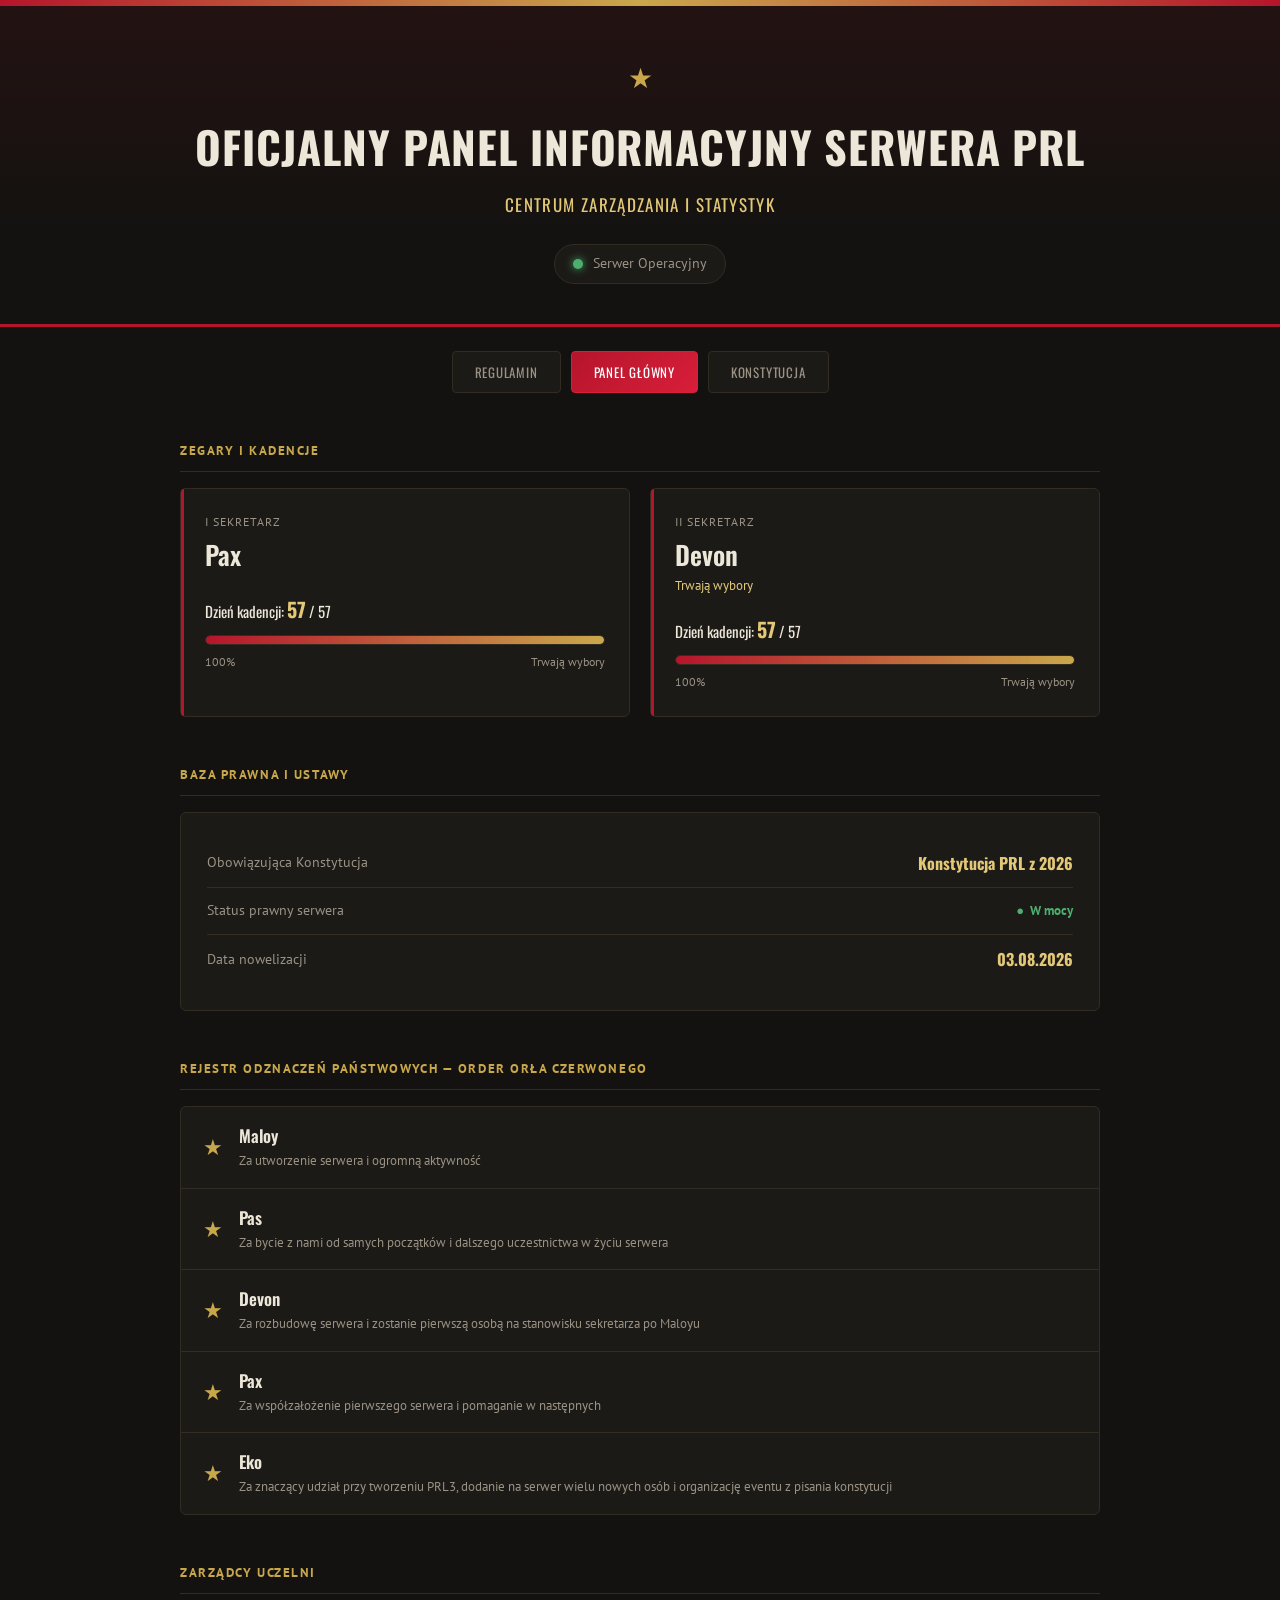
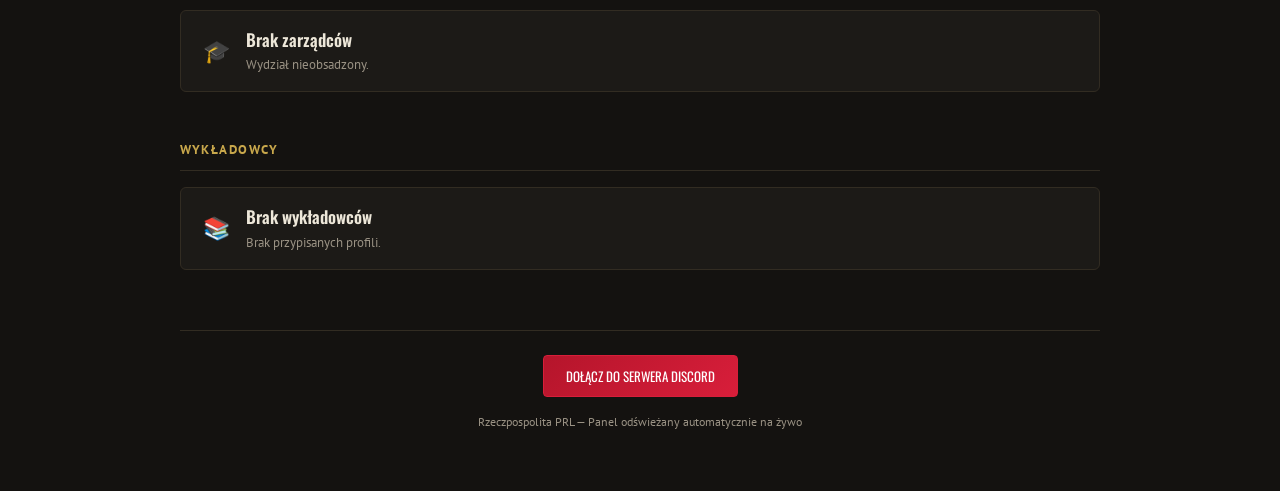
==== index.html @ c9f5a0c4 "Add files via upload" ====
<!DOCTYPE html>
<html lang="pl">
<head>
<meta charset="UTF-8">
<meta name="viewport" content="width=device-width, initial-scale=1.0">
<title>Panel Główny — Serwer PRL</title>
<link rel="preconnect" href="https://fonts.googleapis.com">
<link href="https://fonts.googleapis.com/css2?family=Oswald:wght@400;500;600;700&family=PT+Sans:wght@400;700&display=swap" rel="stylesheet">
<style>
  :root{
    --tlo: #141210;
    --tlo-karta: #1c1a17;
    --tlo-karta-jasniej: #242119;
    --linia: #322c22;
    --czerwien: #b5152b;
    --czerwien-jasna: #d81e3a;
    --zloto: #c9a84c;
    --zloto-jasne: #e3c878;
    --tekst: #ede7d9;
    --tekst-przygaszony: #9a9284;
    --zielony: #4caf6d;
  }
  *{ box-sizing: border-box; margin:0; padding:0; }
  body{ background: var(--tlo); color: var(--tekst); font-family: 'PT Sans', sans-serif; line-height: 1.55; min-height: 100vh; }
  h1, h2, h3, .naglowek-tytul{ font-family: 'Oswald', sans-serif; letter-spacing: 0.02em; }
  a{ color: var(--zloto); text-decoration: none; }
  a:hover{ text-decoration: underline; }
  .kontener{ max-width: 960px; margin: 0 auto; padding: 0 20px 60px; }
  .naglowek{ position: relative; text-align: center; padding: 56px 20px 40px; border-bottom: 3px solid var(--czerwien); background: linear-gradient(180deg, rgba(181,21,43,0.10), transparent 70%); overflow: hidden; }
  .naglowek::before{ content: ""; position: absolute; top: 0; left: 0; right: 0; height: 6px; background: linear-gradient(90deg, var(--czerwien), var(--zloto), var(--czerwien)); }
  .gwiazda{ font-size: 28px; color: var(--zloto); display: block; margin-bottom: 14px; }
  .naglowek-tytul{ font-size: clamp(28px, 5vw, 44px); font-weight: 700; color: var(--tekst); text-transform: uppercase; }
  .naglowek-podtytul{ margin-top: 10px; font-size: clamp(14px, 2.4vw, 17px); color: var(--zloto-jasne); font-family: 'Oswald', sans-serif; letter-spacing: 0.08em; text-transform: uppercase; }
  .status-serwera{ margin-top: 26px; display: inline-flex; align-items: center; gap: 10px; padding: 8px 18px; background: var(--tlo-karta); border: 1px solid var(--linia); border-radius: 999px; font-size: 14px; color: var(--tekst-przygaszony); }
  .kropka-status{ width: 10px; height: 10px; border-radius: 50%; background: var(--zielony); box-shadow: 0 0 8px var(--zielony); flex-shrink: 0; }
  .zakladki{ display: flex; justify-content: center; gap: 10px; flex-wrap: wrap; margin-top: 24px; padding: 0 20px; }
  .zakladka{ font-family: 'Oswald', sans-serif; font-size: 13px; text-transform: uppercase; letter-spacing: 0.06em; padding: 10px 22px; background: var(--tlo-karta); border: 1px solid var(--linia); border-radius: 4px; color: var(--tekst-przygaszony); display: inline-block; transition: all 0.2s ease; }
  .zakladka:hover{ color: var(--tekst); border-color: var(--zloto); text-decoration: none; }
  .zakladka.aktywna{ background: linear-gradient(135deg, var(--czerwien), var(--czerwien-jasna)); border-color: var(--czerwien-jasna); color: #fff; }
  .baner-glosowanie{ display: flex; align-items: center; gap: 10px; background: rgba(201,168,76,0.10); border: 1px solid var(--zloto); color: var(--zloto-jasne); font-family: 'Oswald', sans-serif; font-size: 13px; text-transform: uppercase; letter-spacing: 0.06em; padding: 10px 16px; border-radius: 4px; margin-bottom: 20px; }
  .kropka-protest{ width: 10px; height: 10px; border-radius: 50%; background: var(--zloto); box-shadow: 0 0 8px var(--zloto); animation: pulsGlosowanie 1.4s infinite; flex-shrink: 0; }
  @keyframes pulsGlosowanie{ 0%, 100%{ opacity: 1; } 50%{ opacity: 0.35; } }
  .sekcja{ margin-top: 48px; }
  .sekcja-tytul{ font-size: 13px; font-weight: 600; color: var(--zloto); text-transform: uppercase; letter-spacing: 0.12em; margin-bottom: 16px; padding-bottom: 10px; border-bottom: 1px solid var(--linia); }
  .siatka{ display: grid; grid-template-columns: 1fr 1fr; gap: 20px; }
  @media (max-width: 640px){ .siatka{ grid-template-columns: 1fr; } }
  .karta{ background: var(--tlo-karta); border: 1px solid var(--linia); border-radius: 6px; padding: 24px; position: relative; }
  .karta::before{ content: ""; position: absolute; top: 0; left: 0; width: 3px; height: 100%; background: var(--czerwien); border-radius: 6px 0 0 6px; }
  .karta-naglowek{ display: flex; justify-content: space-between; align-items: baseline; margin-bottom: 4px; gap: 10px; flex-wrap: wrap; }
  .karta-etykieta{ font-size: 12px; color: var(--tekst-przygaszony); text-transform: uppercase; letter-spacing: 0.08em; }
  .karta-imie{ font-family: 'Oswald', sans-serif; font-size: 26px; font-weight: 600; color: var(--tekst); }
  .karta-status-tekst{ font-size: 13px; color: var(--zloto-jasne); }
  .licznik-dni{ margin: 18px 0 10px; font-family: 'Oswald', sans-serif; font-size: 15px; color: var(--tekst); }
  .licznik-dni strong{ color: var(--zloto-jasne); font-size: 20px; }
  .pasek-tlo{ width: 100%; height: 10px; background: var(--tlo-karta-jasniej); border-radius: 999px; overflow: hidden; border: 1px solid var(--linia); }
  .pasek-wypelnienie{ height: 100%; background: linear-gradient(90deg, var(--czerwien), var(--zloto)); border-radius: 999px; }
  .pasek-podpis{ display: flex; justify-content: space-between; margin-top: 8px; font-size: 12px; color: var(--tekst-przygaszony); }
  .karta-prawna{ background: var(--tlo-karta); border: 1px solid var(--linia); border-radius: 6px; padding: 26px; }
  .karta-prawna-wiersz{ display: flex; justify-content: space-between; align-items: center; padding: 12px 0; border-bottom: 1px solid var(--linia); flex-wrap: wrap; gap: 6px; }
  .karta-prawna-wiersz:last-child{ border-bottom: none; }
  .karta-prawna-etykieta{ color: var(--tekst-przygaszony); font-size: 14px; }
  .karta-prawna-wartosc{ color: var(--zloto-jasne); font-weight: 700; font-family: 'Oswald', sans-serif; }
  .znacznik-ok{ display: inline-flex; align-items: center; gap: 6px; color: var(--zielony); font-size: 13px; font-weight: 700; }
  .lista-odznaczen{ background: var(--tlo-karta); border: 1px solid var(--linia); border-radius: 6px; overflow: hidden; }
  .odznaczenie{ display: grid; grid-template-columns: auto 1fr auto; gap: 16px; align-items: center; padding: 16px 22px; border-bottom: 1px solid var(--linia); }
  .odznaczenie:last-child{ border-bottom: none; }
  .odznaczenie-medal{ font-size: 22px; color: var(--zloto); flex-shrink: 0; }
  .odznaczenie-imie{ font-family: 'Oswald', sans-serif; font-size: 17px; font-weight: 600; color: var(--tekst); }
  .odznaczenie-powod{ font-size: 13px; color: var(--tekst-przygaszony); margin-top: 2px; }
  .odznaczenie-data{ font-size: 12px; color: var(--zloto-jasne); white-space: nowrap; text-align: right; }
  .stopka{ margin-top: 60px; text-align: center; font-size: 12px; color: var(--tekst-przygaszony); padding-top: 24px; border-top: 1px solid var(--linia); }
  .przycisk-discord{ display: inline-flex; align-items: center; gap: 8px; margin-bottom: 16px; padding: 10px 22px; background: linear-gradient(135deg, var(--czerwien), var(--czerwien-jasna)); border: 1px solid var(--czerwien-jasna); border-radius: 4px; color: #fff; font-family: 'Oswald', sans-serif; font-size: 13px; text-transform: uppercase; text-decoration: none; }
</style>
</head>
<body>
  <header class="naglowek">
    <span class="gwiazda">★</span>
    <h1 class="naglowek-tytul">Oficjalny Panel Informacyjny Serwera PRL</h1>
    <p class="naglowek-podtytul">Centrum Zarządzania i Statystyk</p>
    <div class="status-serwera">
      <span class="kropka-status"></span>
      <span>Serwer Operacyjny</span>
    </div>
  </header>

  <nav class="zakladki">
    <a class="zakladka" href="regulamin.html">Regulamin</a>
    <a class="zakladka aktywna" href="index.html">Panel Główny</a>
    <a class="zakladka" href="konstytucja.html">Konstytucja</a>
  </nav>

  <div class="kontener">
    <section class="sekcja">
      <div class="sekcja-tytul">Zegary i Kadencje</div>
      <div class="baner-glosowanie" id="banerGlosowania" style="display:none;">
        <span class="kropka-protest"></span> Trwa głosowanie
      </div>
      <div class="siatka">
        <div class="karta">
          <div class="karta-naglowek"><span class="karta-etykieta">I Sekretarz</span></div>
          <div class="karta-imie" id="imieSekretarza1">—</div>
          <div class="licznik-dni">Dzień kadencji: <strong id="dzienKadencji1">0</strong> / <span id="dlugoscKadencji1">0</span></div>
          <div class="pasek-tlo"><div class="pasek-wypelnienie" id="paskSekretarz1" style="width:0%"></div></div>
          <div class="pasek-podpis"><span id="procentSekretarz1">0%</span><span id="pozostaloSekretarz1">—</span></div>
        </div>

        <div class="karta">
          <div class="karta-naglowek"><span class="karta-etykieta">II Sekretarz</span></div>
          <div class="karta-imie" id="imieSekretarza2">—</div>
          <div class="karta-status-tekst" id="statusSekretarza2">Kadencja w toku</div>
          <div class="licznik-dni">Dzień kadencji: <strong id="dzienKadencji2">0</strong> / <span id="dlugoscKadencji2">0</span></div>
          <div class="pasek-tlo"><div class="pasek-wypelnienie" id="paskSekretarz2" style="width:0%"></div></div>
          <div class="pasek-podpis"><span id="procentSekretarz2">0%</span><span id="pozostaloSekretarz2">—</span></div>
        </div>
      </div>
    </section>

    <section class="sekcja">
      <div class="sekcja-tytul">Baza Prawna i Ustawy</div>
      <div class="karta-prawna">
        <div class="karta-prawna-wiersz"><span class="karta-prawna-etykieta">Obowiązująca Konstytucja</span><span class="karta-prawna-wartosc" id="nazwaKonstytucji">—</span></div>
        <div class="karta-prawna-wiersz"><span class="karta-prawna-etykieta">Status prawny serwera</span><span class="znacznik-ok" id="statusPrawny"><span>●</span> W mocy</span></div>
        <div class="karta-prawna-wiersz"><span class="karta-prawna-etykieta">Data nowelizacji</span><span class="karta-prawna-wartosc" id="dataNowelizacji">—</span></div>
      </div>
    </section>

    <section class="sekcja">
      <div class="sekcja-tytul">Rejestr Odznaczeń Państwowych — Order Orła Czerwonego</div>
      <div class="lista-odznaczen" id="listaOdznaczen"></div>
    </section>

    <section class="sekcja">
      <div class="sekcja-tytul">Zarządcy Uczelni</div>
      <div class="lista-odznaczen" id="listaZarzadcy"></div>
    </section>

    <section class="sekcja">
      <div class="sekcja-tytul">Wykładowcy</div>
      <div class="lista-odznaczen" id="listaWykladowcy"></div>
    </section>

    <div class="stopka">
      <a class="przycisk-discord" href="https://discord.gg/NuT52P6kge" target="_blank" rel="noopener">Dołącz do serwera Discord</a><br>
      Rzeczpospolita PRL — Panel odświeżany automatycznie na żywo
    </div>
  </div>

<script>
  /* --- STANOWISKA I KADENCJE --- */
  const nazwaSekretarza1     = "Pax";
  const dataStartuKadencji1  = "2026-09-05T00:00:00";
  const dataKoncaKadencji1   = "2026-10-31T23:59:59";

  const nazwaSekretarza2     = "Devon";
  const dataStartuKadencji2  = "2026-09-05T00:00:00";
  const dataKoncaKadencji2   = "2026-10-31T23:59:59";

  /* --- BAZA PRAWNA --- */
  const nazwaKonstytucjiTekst   = "Konstytucja PRL z 2026";
  const dataNowelizacjiTekst    = "03.08.2026";
  const statusPrawnyAktywny     = true;
  const czyTrwaGlosowanie       = false;

  /* --- REJESTR ODZNACZEŃ (ORDER ORŁA CZERWONEGO) --- */
  const listaOdznaczonychObywateli = [
    { imie: "Maloy", powod: "Za utworzenie serwera i ogromną aktywność", data: "" },
    { imie: "Pas",   powod: "Za bycie z nami od samych początków i dalszego uczestnictwa w życiu serwera", data: "" },
    { imie: "Devon", powod: "Za rozbudowę serwera i zostanie pierwszą osobą na stanowisku sekretarza po Maloyu", data: "" },
    { imie: "Pax",   powod: "Za współzałożenie pierwszego serwera i pomaganie w następnych", data: "" },
    { imie: "Eko",   powod: "Za znaczący udział przy tworzeniu PRL3, dodanie na serwer wielu nowych osób i organizację eventu z pisania konstytucji", data: "" }
  ];

  /* --- ZARZĄDCY UCZELNI --- */
  const listaZarzadcowUczelni = [
    { imie: "Brak zarządców", powod: "Wydział nieobsadzony.", data: "" }
  ];

  /* --- WYKŁADOWCY --- */
  const listaWykladowcow = [
    { imie: "Brak wykładowców", powod: "Brak przypisanych profili.", data: "" }
  ];

  function obliczKadencje(dataStartu, dataKonca){
    const start = new Date(dataStartu);
    const koniec = new Date(dataKonca);
    const teraz = new Date();
    const dlugoscDni = Math.round((koniec - start) / 86400000);
    const minelo = Math.floor((teraz - start) / 86400000) + 1;
    const dzien = Math.max(1, Math.min(dlugoscDni, minelo));
    const pozostalo = Math.max(0, dlugoscDni - dzien);
    const procent = Math.max(0, Math.min(100, (dzien / dlugoscDni) * 100));
    const zakonczona = teraz >= koniec;
    return { dzien, dlugoscDni, pozostalo, procent, zakonczona };
  }

  function ustawKadencje(prefix, imie, dataStartu, dataKonca){
    const dane = obliczKadencje(dataStartu, dataKonca);
    document.getElementById("imieSekretarza" + prefix).textContent = imie;
    document.getElementById("dzienKadencji" + prefix).textContent = dane.dzien;
    document.getElementById("dlugoscKadencji" + prefix).textContent = dane.dlugoscDni;
    document.getElementById("paskSekretarz" + prefix).style.width = dane.procent.toFixed(1) + "%";
    document.getElementById("procentSekretarz" + prefix).textContent = dane.procent.toFixed(0) + "%";
    document.getElementById("pozostaloSekretarz" + prefix).textContent = dane.zakonczona ? "Trwają wybory" : dane.pozostalo + " dni do końca";
    return dane;
  }

  function odswiezPanel(){
    ustawKadencje(1, nazwaSekretarza1, dataStartuKadencji1, dataKoncaKadencji1);
    const dane2 = ustawKadencje(2, nazwaSekretarza2, dataStartuKadencji2, dataKoncaKadencji2);
    document.getElementById("statusSekretarza2").textContent = dane2.zakonczona ? "Trwają wybory" : "Kadencja w toku";
    document.getElementById("nazwaKonstytucji").textContent = nazwaKonstytucjiTekst;
    document.getElementById("dataNowelizacji").textContent = dataNowelizacjiTekst;
    const statusEl = document.getElementById("statusPrawny");
    statusEl.innerHTML = statusPrawnyAktywny ? "<span>●</span> W mocy" : "<span>●</span> Zawieszona";
    statusEl.style.color = statusPrawnyAktywny ? "var(--zielony)" : "var(--czerwien-jasna)";
  }

  function zbudujListe(idKontenera, dane, ikona){
    const kontener = document.getElementById(idKontenera);
    kontener.innerHTML = "";
    dane.forEach(osoba => {
      const wiersz = document.createElement("div");
      wiersz.className = "odznaczenie";
      wiersz.innerHTML = `<span class="odznaczenie-medal">${ikona}</span><div><div class="odznaczenie-imie">${osoba.imie}</div><div class="odznaczenie-powod">${osoba.powod}</div></div><span class="odznaczenie-data">${osoba.data}</span>`;
      kontener.appendChild(wiersz);
    });
  }

  odswiezPanel();
  zbudujListe("listaOdznaczen", listaOdznaczonychObywateli, "★");
  zbudujListe("listaZarzadcy", listaZarzadcowUczelni, "🎓");
  zbudujListe("listaWykladowcy", listaWykladowcow, "📚");
  document.getElementById("banerGlosowania").style.display = czyTrwaGlosowanie ? "flex" : "none";
  setInterval(odswiezPanel, 60000);
</script>
</body>
</html>
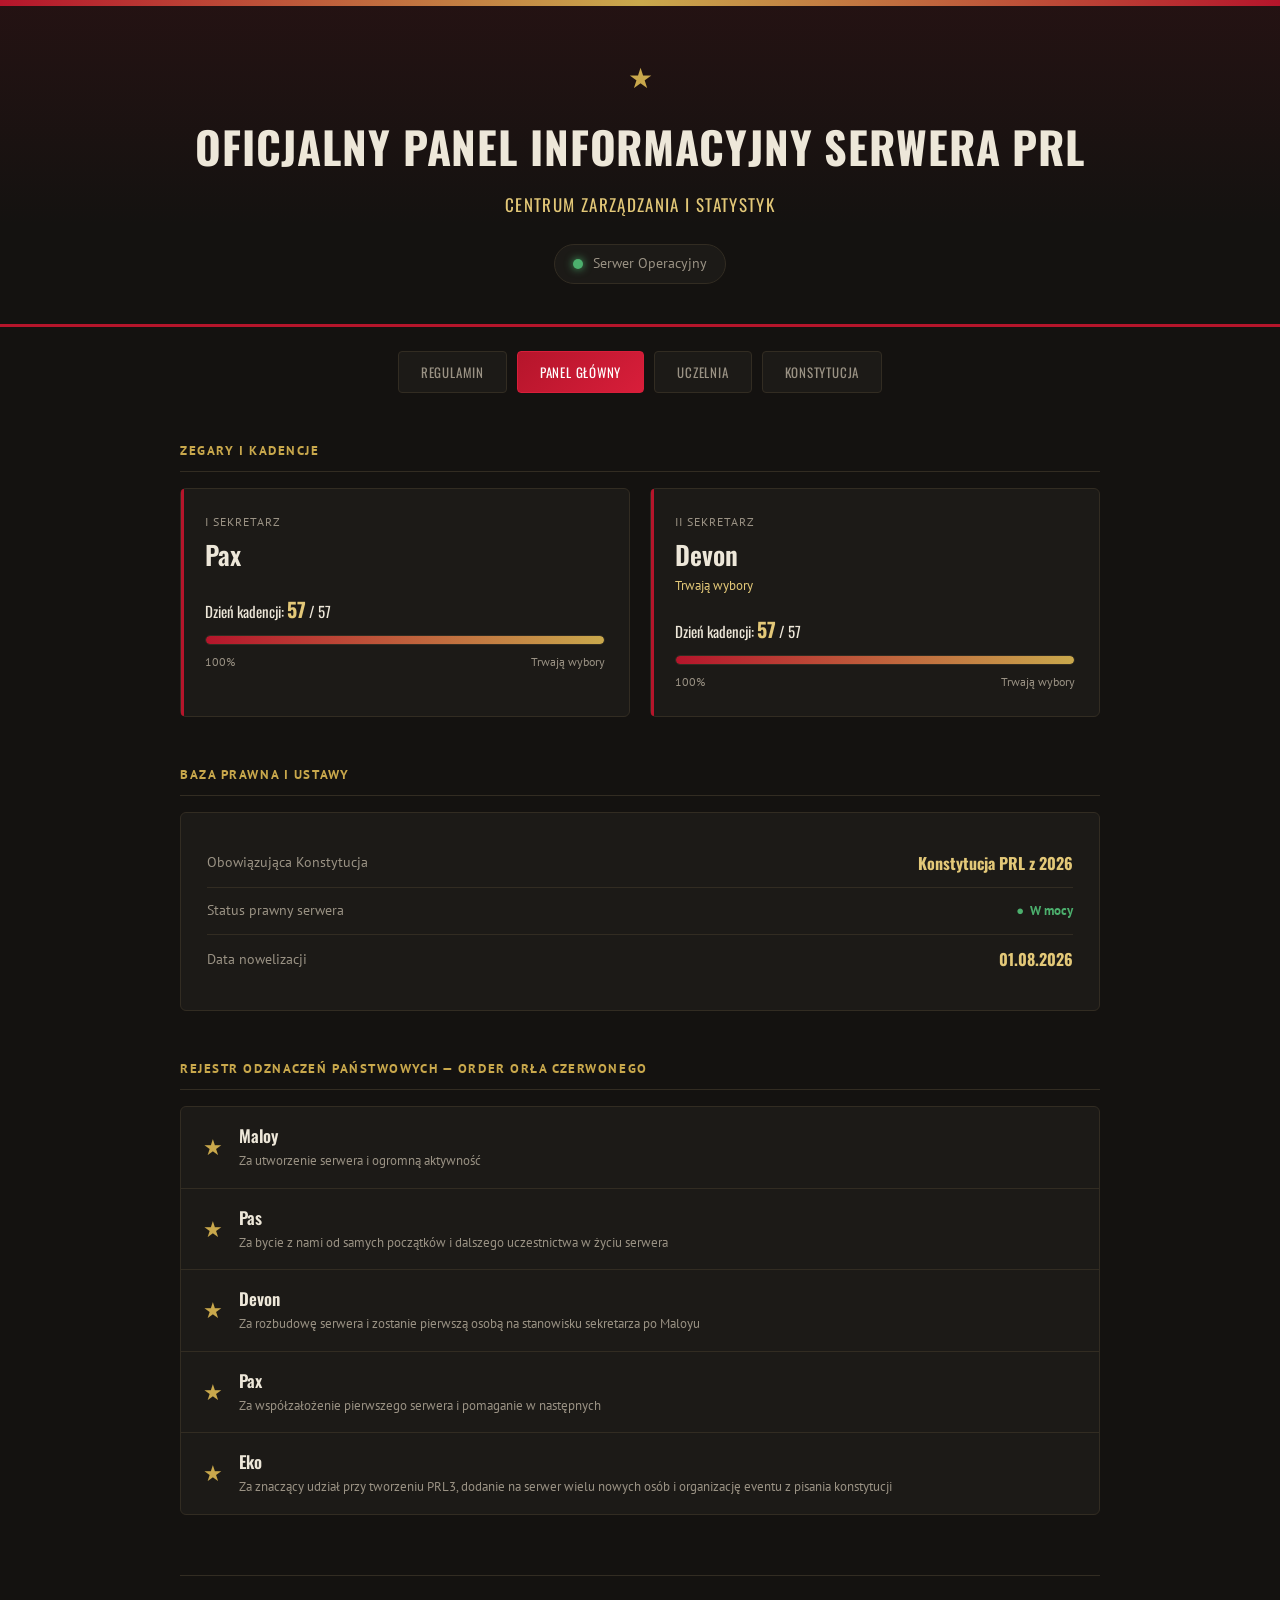
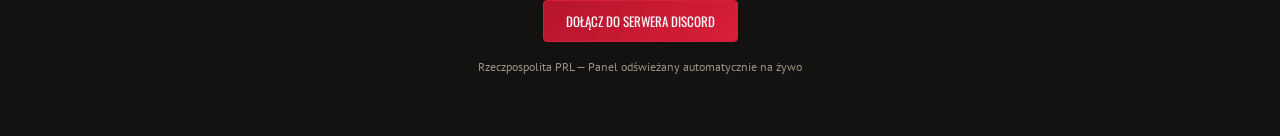
==== commit 3ae25fa0: "Add files via upload" ====
--- a/index.html
+++ b/index.html
@@ -86,6 +86,7 @@
   <nav class="zakladki">
     <a class="zakladka" href="regulamin.html">Regulamin</a>
     <a class="zakladka aktywna" href="index.html">Panel Główny</a>
+    <a class="zakladka" href="uczelnia.html">Uczelnia</a>
     <a class="zakladka" href="konstytucja.html">Konstytucja</a>
   </nav>
 
@@ -129,16 +130,6 @@
       <div class="lista-odznaczen" id="listaOdznaczen"></div>
     </section>
 
-    <section class="sekcja">
-      <div class="sekcja-tytul">Zarządcy Uczelni</div>
-      <div class="lista-odznaczen" id="listaZarzadcy"></div>
-    </section>
-
-    <section class="sekcja">
-      <div class="sekcja-tytul">Wykładowcy</div>
-      <div class="lista-odznaczen" id="listaWykladowcy"></div>
-    </section>
-
     <div class="stopka">
       <a class="przycisk-discord" href="https://discord.gg/NuT52P6kge" target="_blank" rel="noopener">Dołącz do serwera Discord</a><br>
       Rzeczpospolita PRL — Panel odświeżany automatycznie na żywo
@@ -157,7 +148,7 @@
 
   /* --- BAZA PRAWNA --- */
   const nazwaKonstytucjiTekst   = "Konstytucja PRL z 2026";
-  const dataNowelizacjiTekst    = "03.08.2026";
+  const dataNowelizacjiTekst    = "01.08.2026";
   const statusPrawnyAktywny     = true;
   const czyTrwaGlosowanie       = false;
 
@@ -168,16 +159,6 @@
     { imie: "Devon", powod: "Za rozbudowę serwera i zostanie pierwszą osobą na stanowisku sekretarza po Maloyu", data: "" },
     { imie: "Pax",   powod: "Za współzałożenie pierwszego serwera i pomaganie w następnych", data: "" },
     { imie: "Eko",   powod: "Za znaczący udział przy tworzeniu PRL3, dodanie na serwer wielu nowych osób i organizację eventu z pisania konstytucji", data: "" }
-  ];
-
-  /* --- ZARZĄDCY UCZELNI --- */
-  const listaZarzadcowUczelni = [
-    { imie: "Brak zarządców", powod: "Wydział nieobsadzony.", data: "" }
-  ];
-
-  /* --- WYKŁADOWCY --- */
-  const listaWykladowcow = [
-    { imie: "Brak wykładowców", powod: "Brak przypisanych profili.", data: "" }
   ];
 
   function obliczKadencje(dataStartu, dataKonca){
@@ -217,6 +198,7 @@
 
   function zbudujListe(idKontenera, dane, ikona){
     const kontener = document.getElementById(idKontenera);
+    if (!kontener) return;
     kontener.innerHTML = "";
     dane.forEach(osoba => {
       const wiersz = document.createElement("div");
@@ -228,8 +210,6 @@
 
   odswiezPanel();
   zbudujListe("listaOdznaczen", listaOdznaczonychObywateli, "★");
-  zbudujListe("listaZarzadcy", listaZarzadcowUczelni, "🎓");
-  zbudujListe("listaWykladowcy", listaWykladowcow, "📚");
   document.getElementById("banerGlosowania").style.display = czyTrwaGlosowanie ? "flex" : "none";
   setInterval(odswiezPanel, 60000);
 </script>
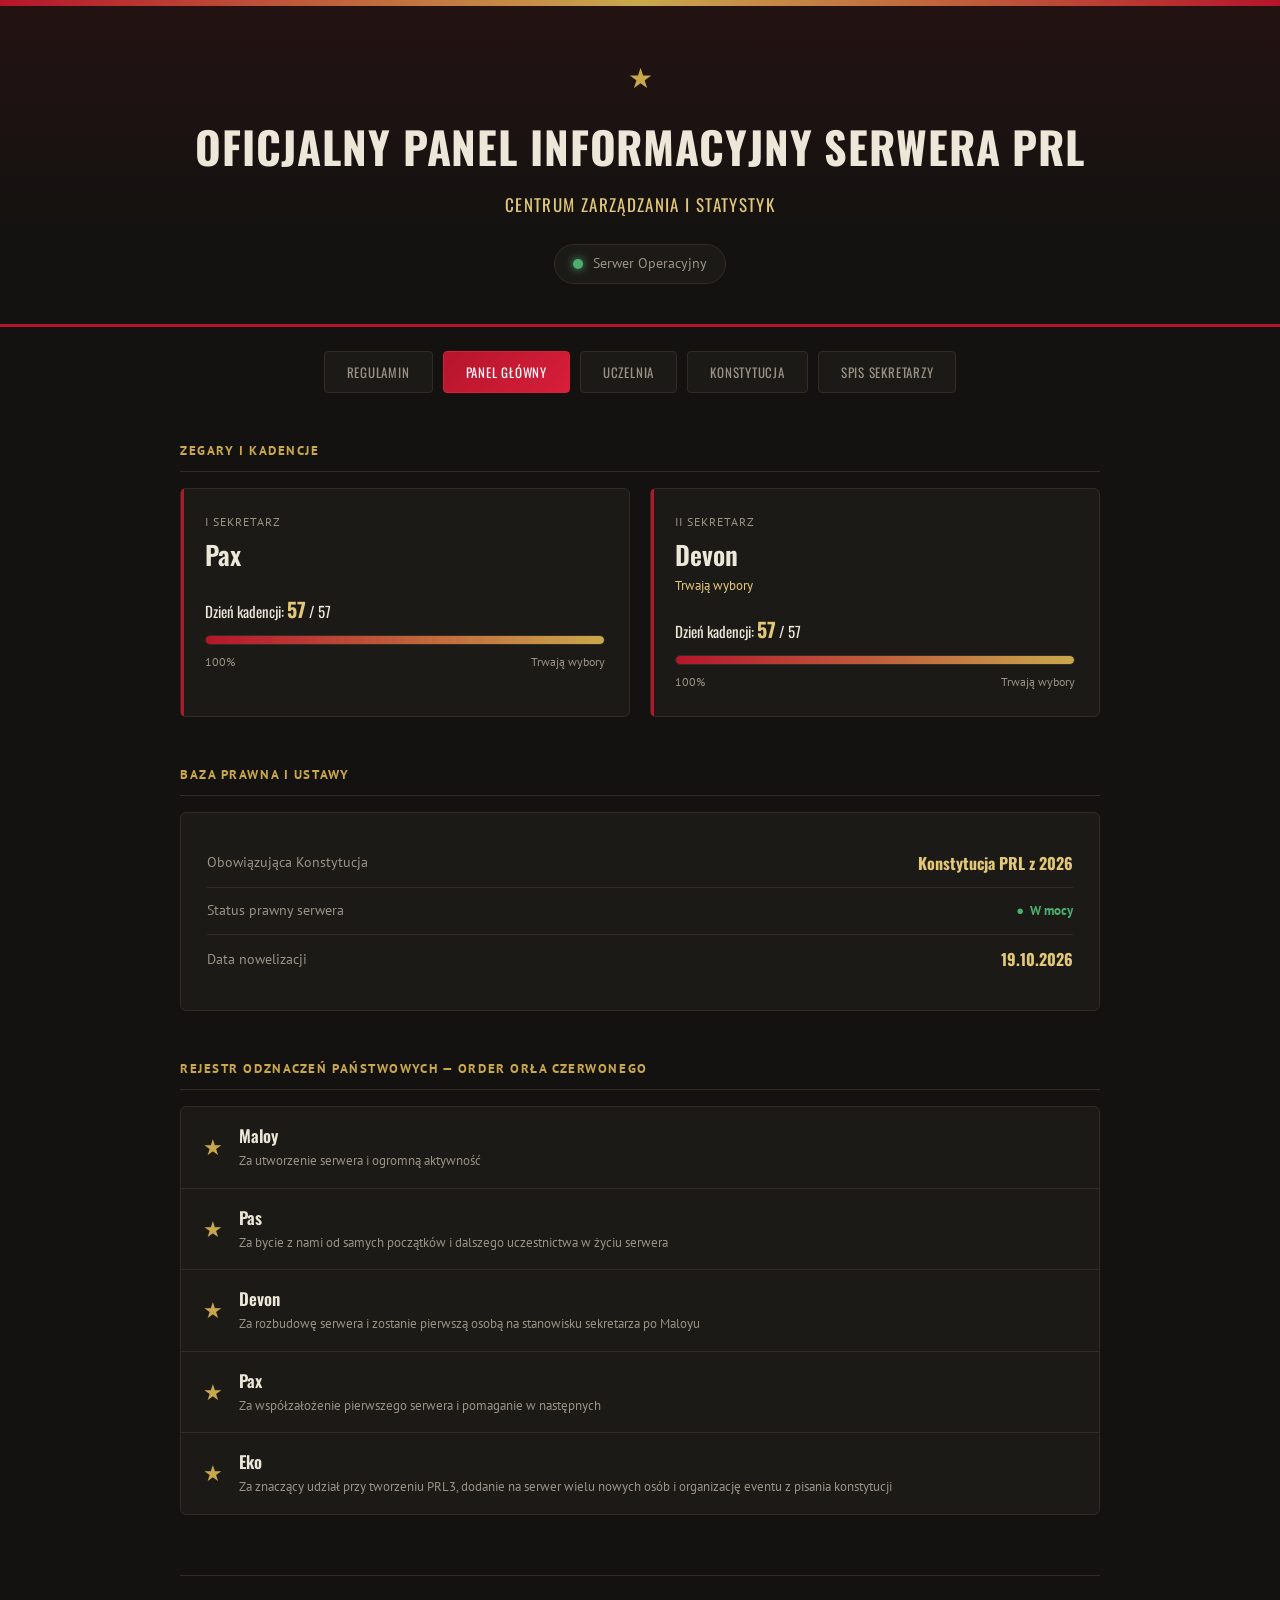
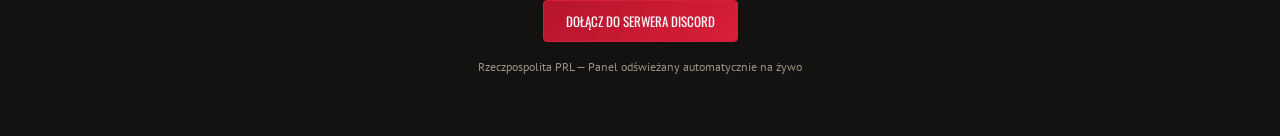
==== commit 141e42c9: "Add files via upload" ====
--- a/index.html
+++ b/index.html
@@ -88,6 +88,7 @@
     <a class="zakladka aktywna" href="index.html">Panel Główny</a>
     <a class="zakladka" href="uczelnia.html">Uczelnia</a>
     <a class="zakladka" href="konstytucja.html">Konstytucja</a>
+    <a class="zakladka" href="sekretarze.html">Spis sekretarzy</a>
   </nav>
 
   <div class="kontener">
@@ -148,7 +149,7 @@
 
   /* --- BAZA PRAWNA --- */
   const nazwaKonstytucjiTekst   = "Konstytucja PRL z 2026";
-  const dataNowelizacjiTekst    = "01.08.2026";
+  const dataNowelizacjiTekst    = "19.10.2026";
   const statusPrawnyAktywny     = true;
   const czyTrwaGlosowanie       = false;
 
@@ -214,4 +215,4 @@
   setInterval(odswiezPanel, 60000);
 </script>
 </body>
-</html>+</html>
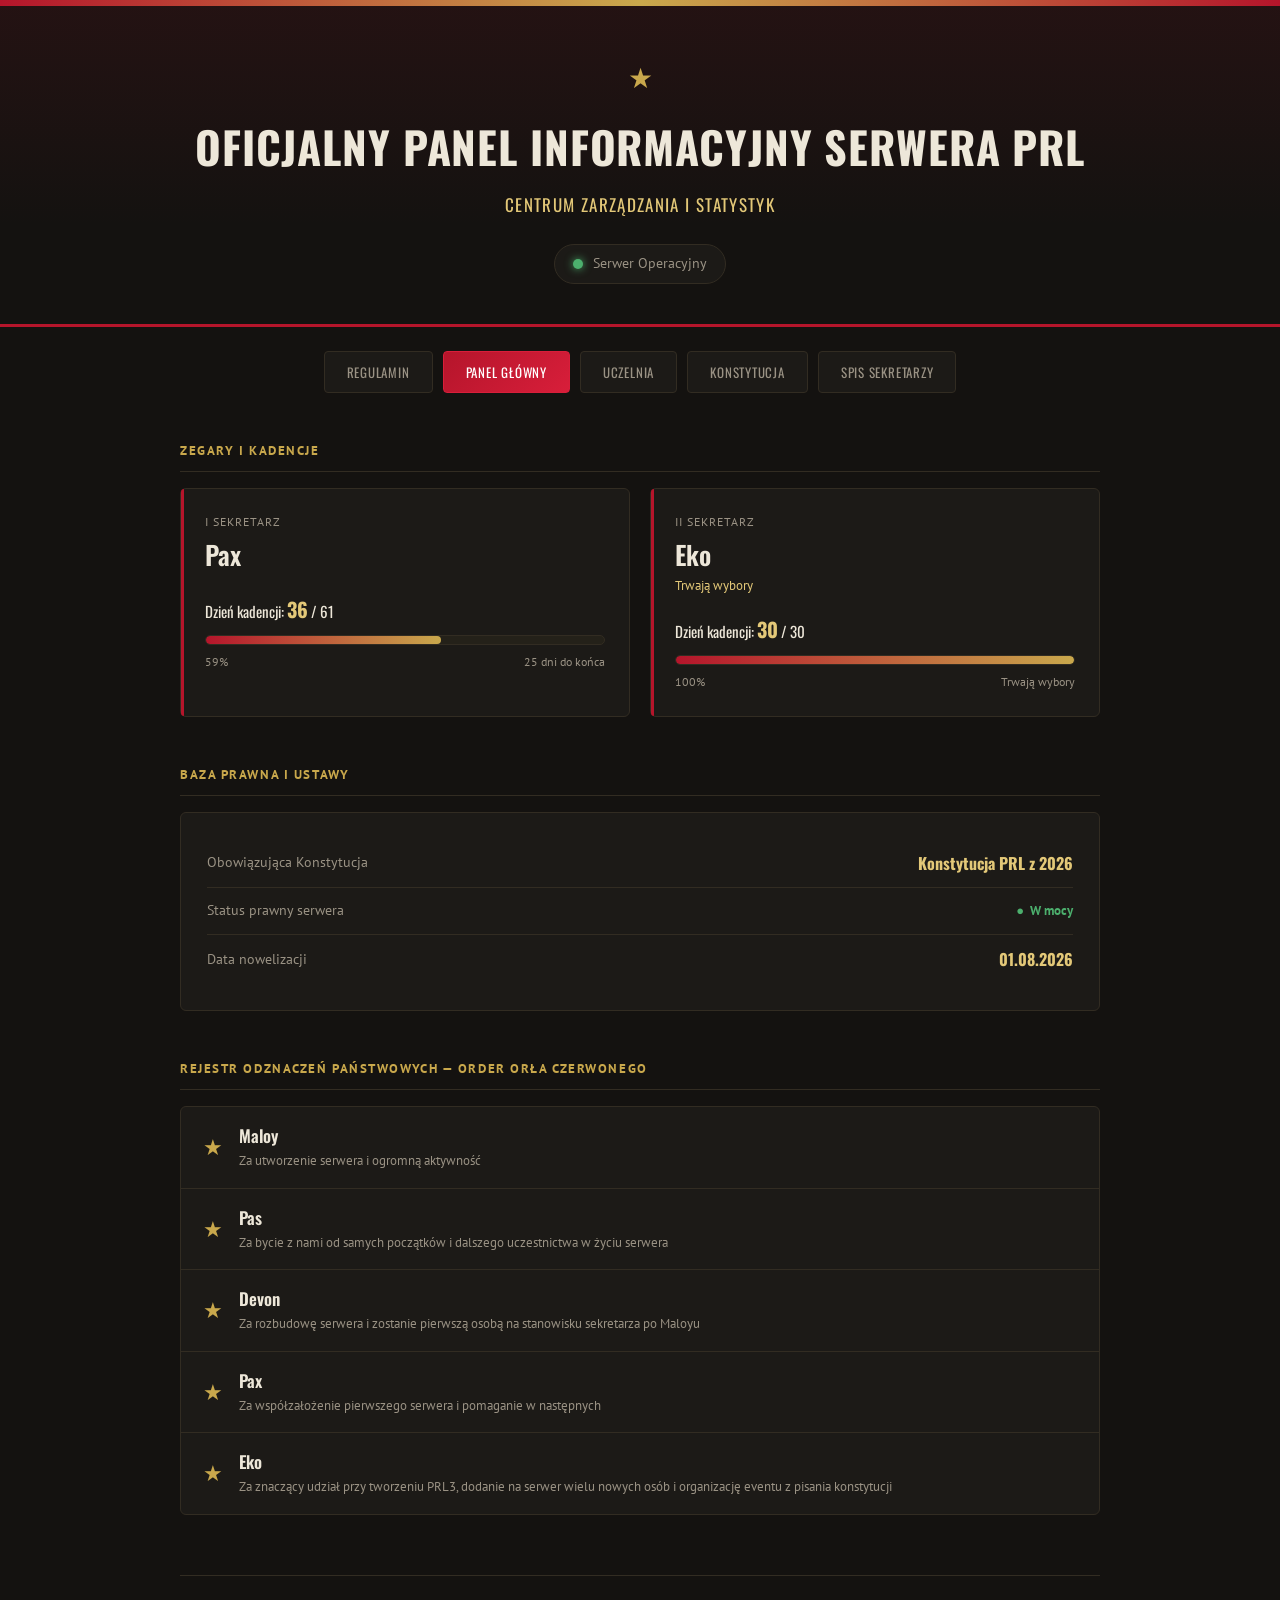
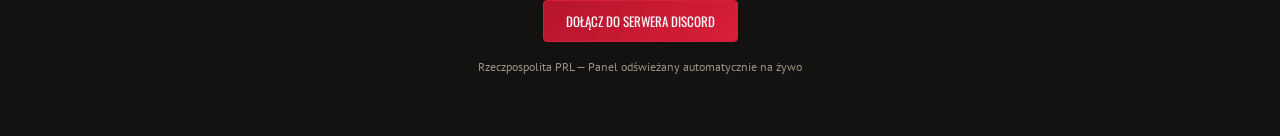
==== commit 42bb071f: "Refactor script loading and update panel refresh logic" ====
--- a/index.html
+++ b/index.html
@@ -137,41 +137,20 @@
     </div>
   </div>
 
+<script src="stanowiska.js"></script>
 <script>
-  /* --- STANOWISKA I KADENCJE --- */
-  const nazwaSekretarza1     = "Pax";
-  const dataStartuKadencji1  = "2026-09-05T00:00:00";
-  const dataKoncaKadencji1   = "2026-10-31T23:59:59";
-
-  const nazwaSekretarza2     = "Devon";
-  const dataStartuKadencji2  = "2026-09-05T00:00:00";
-  const dataKoncaKadencji2   = "2026-10-31T23:59:59";
-
-  /* --- BAZA PRAWNA --- */
-  const nazwaKonstytucjiTekst   = "Konstytucja PRL z 2026";
-  const dataNowelizacjiTekst    = "19.10.2026";
-  const statusPrawnyAktywny     = true;
-  const czyTrwaGlosowanie       = false;
-
-  /* --- REJESTR ODZNACZEŃ (ORDER ORŁA CZERWONEGO) --- */
-  const listaOdznaczonychObywateli = [
-    { imie: "Maloy", powod: "Za utworzenie serwera i ogromną aktywność", data: "" },
-    { imie: "Pas",   powod: "Za bycie z nami od samych początków i dalszego uczestnictwa w życiu serwera", data: "" },
-    { imie: "Devon", powod: "Za rozbudowę serwera i zostanie pierwszą osobą na stanowisku sekretarza po Maloyu", data: "" },
-    { imie: "Pax",   powod: "Za współzałożenie pierwszego serwera i pomaganie w następnych", data: "" },
-    { imie: "Eko",   powod: "Za znaczący udział przy tworzeniu PRL3, dodanie na serwer wielu nowych osób i organizację eventu z pisania konstytucji", data: "" }
-  ];
-
   function obliczKadencje(dataStartu, dataKonca){
     const start = new Date(dataStartu);
     const koniec = new Date(dataKonca);
     const teraz = new Date();
+    
     const dlugoscDni = Math.round((koniec - start) / 86400000);
     const minelo = Math.floor((teraz - start) / 86400000) + 1;
     const dzien = Math.max(1, Math.min(dlugoscDni, minelo));
     const pozostalo = Math.max(0, dlugoscDni - dzien);
     const procent = Math.max(0, Math.min(100, (dzien / dlugoscDni) * 100));
     const zakonczona = teraz >= koniec;
+    
     return { dzien, dlugoscDni, pozostalo, procent, zakonczona };
   }
 
@@ -187,9 +166,20 @@
   }
 
   function odswiezPanel(){
+    // I Sekretarz
     ustawKadencje(1, nazwaSekretarza1, dataStartuKadencji1, dataKoncaKadencji1);
-    const dane2 = ustawKadencje(2, nazwaSekretarza2, dataStartuKadencji2, dataKoncaKadencji2);
-    document.getElementById("statusSekretarza2").textContent = dane2.zakonczona ? "Trwają wybory" : "Kadencja w toku";
+    
+    // II Sekretarz (z logiką wczytania Lemura w grudniu, jeśli jest zdefiniowany jako 3)
+    const terazMiesiac = new Date().getMonth(); // 11 to grudzień
+    if (terazMiesiac === 11 && typeof nazwaSekretarza3 !== "undefined") {
+        ustawKadencje(2, nazwaSekretarza3, dataStartuKadencji3, dataKoncaKadencji3);
+        document.getElementById("statusSekretarza2").textContent = "Kadencja w toku";
+    } else {
+        const dane2 = ustawKadencje(2, nazwaSekretarza2, dataStartuKadencji2, dataKoncaKadencji2);
+        document.getElementById("statusSekretarza2").textContent = dane2.zakonczona ? "Trwają wybory" : "Kadencja w toku";
+    }
+
+    // Baza prawna
     document.getElementById("nazwaKonstytucji").textContent = nazwaKonstytucjiTekst;
     document.getElementById("dataNowelizacji").textContent = dataNowelizacjiTekst;
     const statusEl = document.getElementById("statusPrawny");
@@ -209,10 +199,12 @@
     });
   }
 
-  odswiezPanel();
-  zbudujListe("listaOdznaczen", listaOdznaczonychObywateli, "★");
-  document.getElementById("banerGlosowania").style.display = czyTrwaGlosowanie ? "flex" : "none";
-  setInterval(odswiezPanel, 60000);
+  window.onload = function() {
+    odswiezPanel();
+    zbudujListe("listaOdznaczen", listaOdznaczonychObywateli, "★");
+    document.getElementById("banerGlosowania").style.display = czyTrwaGlosowanie ? "flex" : "none";
+    setInterval(odswiezPanel, 60000);
+  };
 </script>
 </body>
 </html>
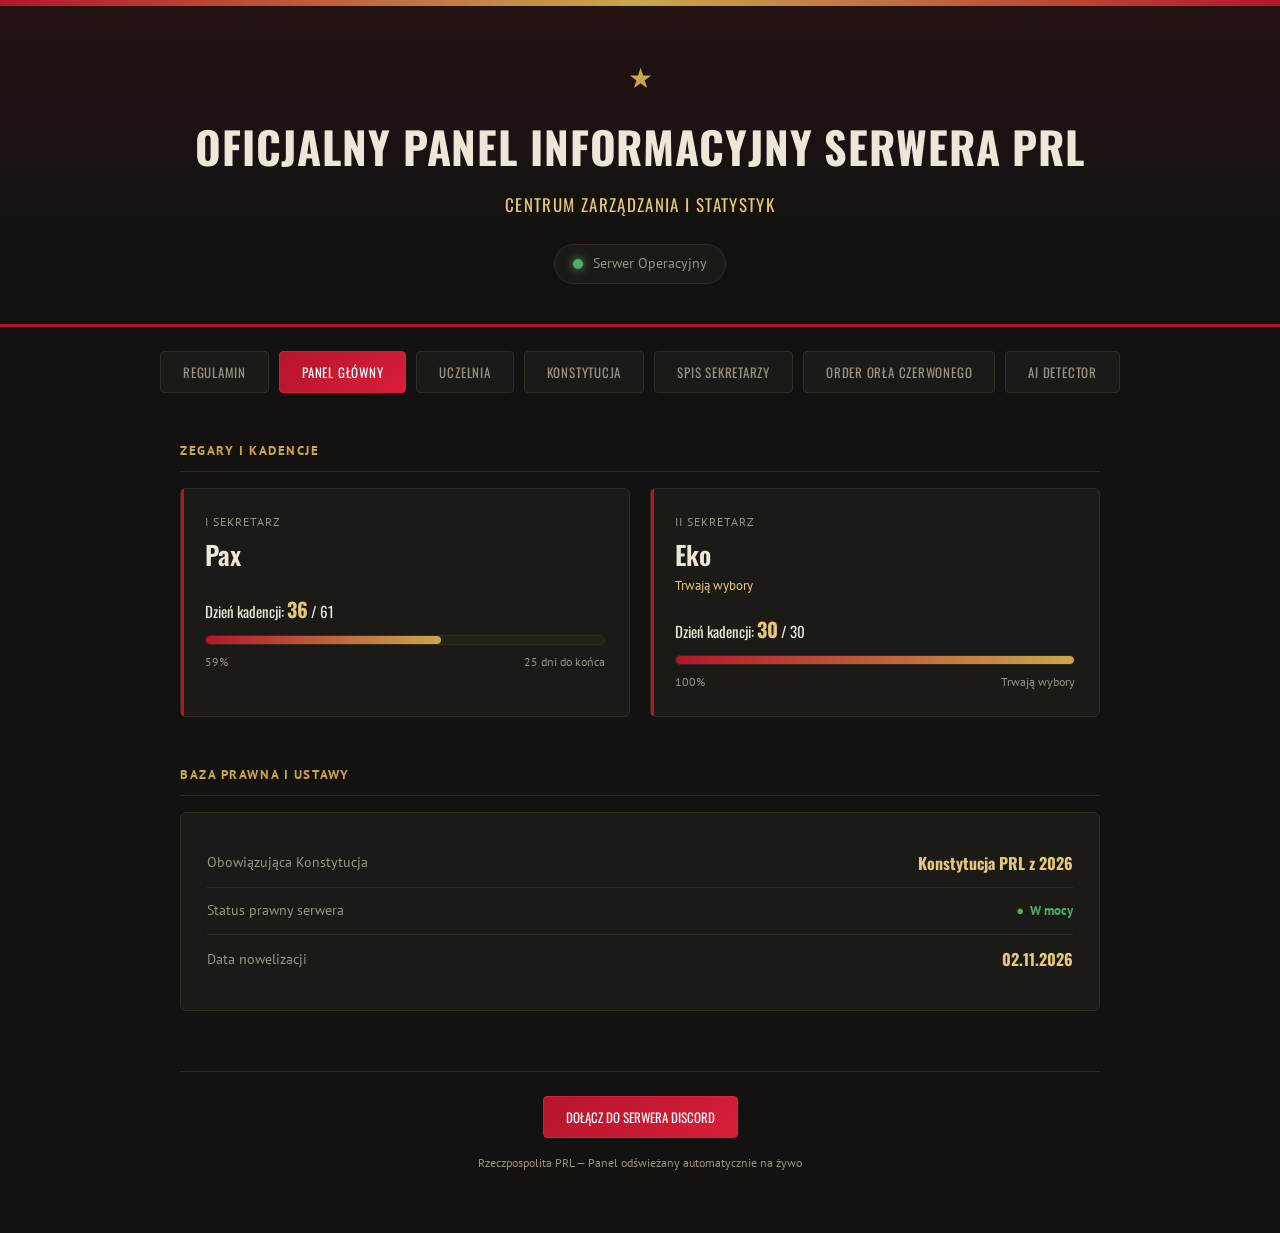
==== commit c7136c08: "Add files via upload" ====
--- a/index.html
+++ b/index.html
@@ -89,6 +89,8 @@
     <a class="zakladka" href="uczelnia.html">Uczelnia</a>
     <a class="zakladka" href="konstytucja.html">Konstytucja</a>
     <a class="zakladka" href="sekretarze.html">Spis sekretarzy</a>
+    <a class="zakladka" href="order.html">Order Orła Czerwonego</a>
+    <a class="zakladka" href="ai-detektor.html">AI Detector</a>
   </nav>
 
   <div class="kontener">
@@ -124,11 +126,6 @@
         <div class="karta-prawna-wiersz"><span class="karta-prawna-etykieta">Status prawny serwera</span><span class="znacznik-ok" id="statusPrawny"><span>●</span> W mocy</span></div>
         <div class="karta-prawna-wiersz"><span class="karta-prawna-etykieta">Data nowelizacji</span><span class="karta-prawna-wartosc" id="dataNowelizacji">—</span></div>
       </div>
-    </section>
-
-    <section class="sekcja">
-      <div class="sekcja-tytul">Rejestr Odznaczeń Państwowych — Order Orła Czerwonego</div>
-      <div class="lista-odznaczen" id="listaOdznaczen"></div>
     </section>
 
     <div class="stopka">
@@ -187,21 +184,8 @@
     statusEl.style.color = statusPrawnyAktywny ? "var(--zielony)" : "var(--czerwien-jasna)";
   }
 
-  function zbudujListe(idKontenera, dane, ikona){
-    const kontener = document.getElementById(idKontenera);
-    if (!kontener) return;
-    kontener.innerHTML = "";
-    dane.forEach(osoba => {
-      const wiersz = document.createElement("div");
-      wiersz.className = "odznaczenie";
-      wiersz.innerHTML = `<span class="odznaczenie-medal">${ikona}</span><div><div class="odznaczenie-imie">${osoba.imie}</div><div class="odznaczenie-powod">${osoba.powod}</div></div><span class="odznaczenie-data">${osoba.data}</span>`;
-      kontener.appendChild(wiersz);
-    });
-  }
-
   window.onload = function() {
     odswiezPanel();
-    zbudujListe("listaOdznaczen", listaOdznaczonychObywateli, "★");
     document.getElementById("banerGlosowania").style.display = czyTrwaGlosowanie ? "flex" : "none";
     setInterval(odswiezPanel, 60000);
   };
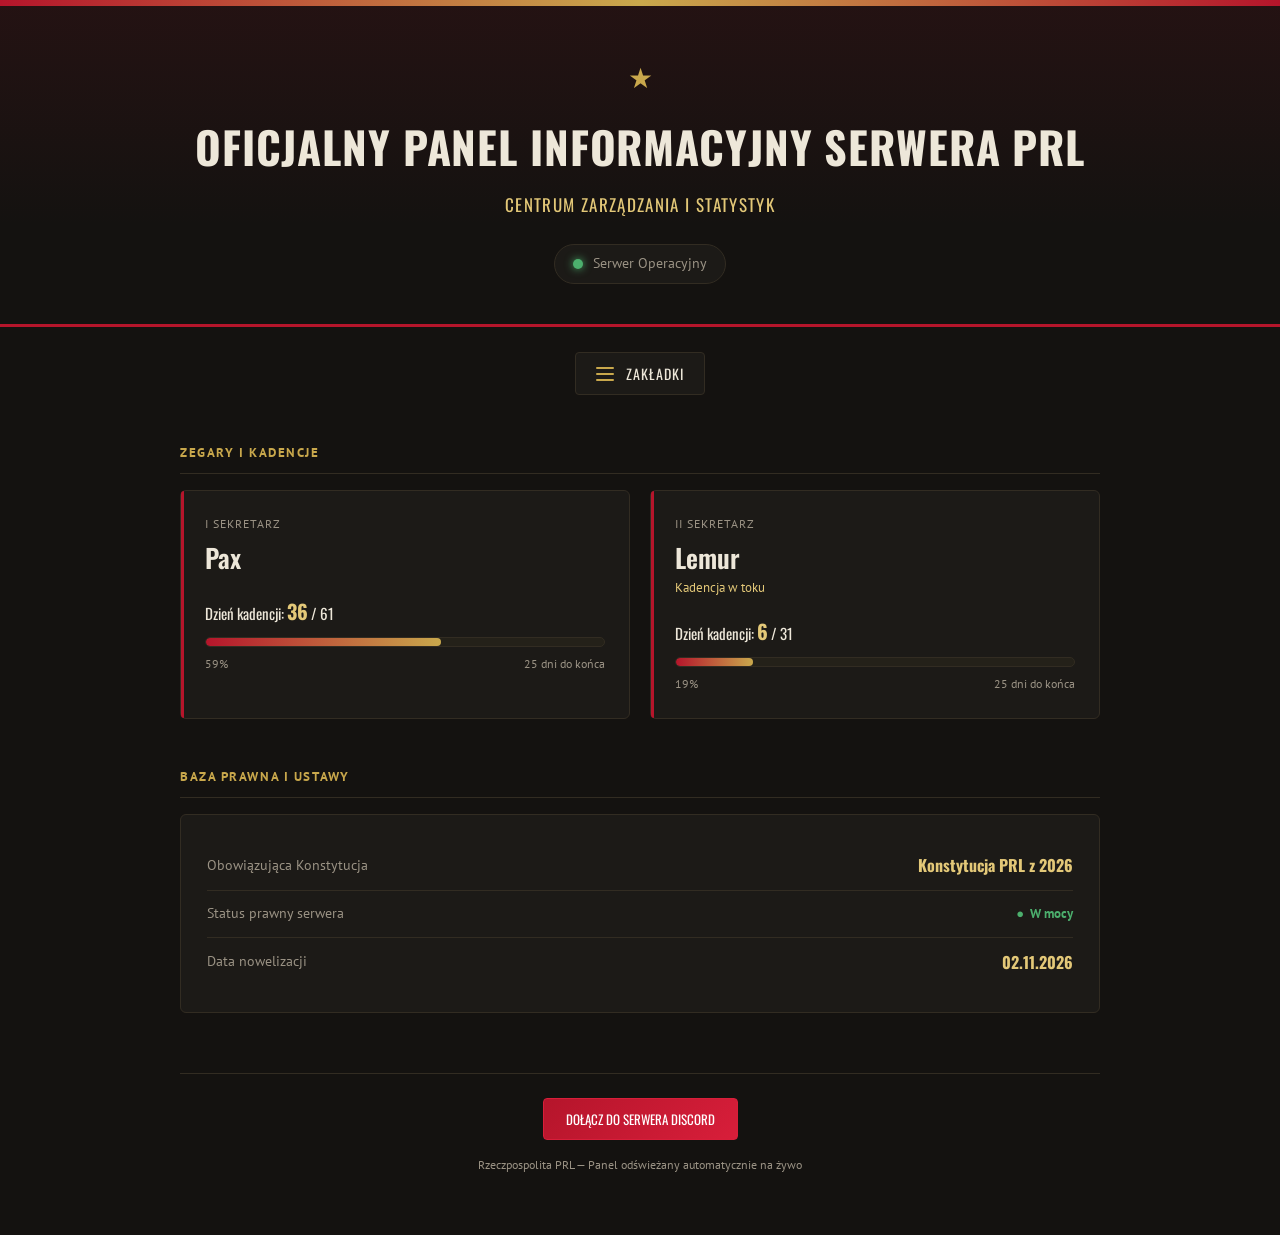
==== commit a369ad70: "Add files via upload" ====
--- a/index.html
+++ b/index.html
@@ -33,10 +33,6 @@
   .naglowek-podtytul{ margin-top: 10px; font-size: clamp(14px, 2.4vw, 17px); color: var(--zloto-jasne); font-family: 'Oswald', sans-serif; letter-spacing: 0.08em; text-transform: uppercase; }
   .status-serwera{ margin-top: 26px; display: inline-flex; align-items: center; gap: 10px; padding: 8px 18px; background: var(--tlo-karta); border: 1px solid var(--linia); border-radius: 999px; font-size: 14px; color: var(--tekst-przygaszony); }
   .kropka-status{ width: 10px; height: 10px; border-radius: 50%; background: var(--zielony); box-shadow: 0 0 8px var(--zielony); flex-shrink: 0; }
-  .zakladki{ display: flex; justify-content: center; gap: 10px; flex-wrap: wrap; margin-top: 24px; padding: 0 20px; }
-  .zakladka{ font-family: 'Oswald', sans-serif; font-size: 13px; text-transform: uppercase; letter-spacing: 0.06em; padding: 10px 22px; background: var(--tlo-karta); border: 1px solid var(--linia); border-radius: 4px; color: var(--tekst-przygaszony); display: inline-block; transition: all 0.2s ease; }
-  .zakladka:hover{ color: var(--tekst); border-color: var(--zloto); text-decoration: none; }
-  .zakladka.aktywna{ background: linear-gradient(135deg, var(--czerwien), var(--czerwien-jasna)); border-color: var(--czerwien-jasna); color: #fff; }
   .baner-glosowanie{ display: flex; align-items: center; gap: 10px; background: rgba(201,168,76,0.10); border: 1px solid var(--zloto); color: var(--zloto-jasne); font-family: 'Oswald', sans-serif; font-size: 13px; text-transform: uppercase; letter-spacing: 0.06em; padding: 10px 16px; border-radius: 4px; margin-bottom: 20px; }
   .kropka-protest{ width: 10px; height: 10px; border-radius: 50%; background: var(--zloto); box-shadow: 0 0 8px var(--zloto); animation: pulsGlosowanie 1.4s infinite; flex-shrink: 0; }
   @keyframes pulsGlosowanie{ 0%, 100%{ opacity: 1; } 50%{ opacity: 0.35; } }
@@ -83,15 +79,8 @@
     </div>
   </header>
 
-  <nav class="zakladki">
-    <a class="zakladka" href="regulamin.html">Regulamin</a>
-    <a class="zakladka aktywna" href="index.html">Panel Główny</a>
-    <a class="zakladka" href="uczelnia.html">Uczelnia</a>
-    <a class="zakladka" href="konstytucja.html">Konstytucja</a>
-    <a class="zakladka" href="sekretarze.html">Spis sekretarzy</a>
-    <a class="zakladka" href="order.html">Order Orła Czerwonego</a>
-    <a class="zakladka" href="ai-detektor.html">AI Detector</a>
-  </nav>
+  <nav id="menu-zakladek"></nav>
+  <script src="menu.js"></script>
 
   <div class="kontener">
     <section class="sekcja">
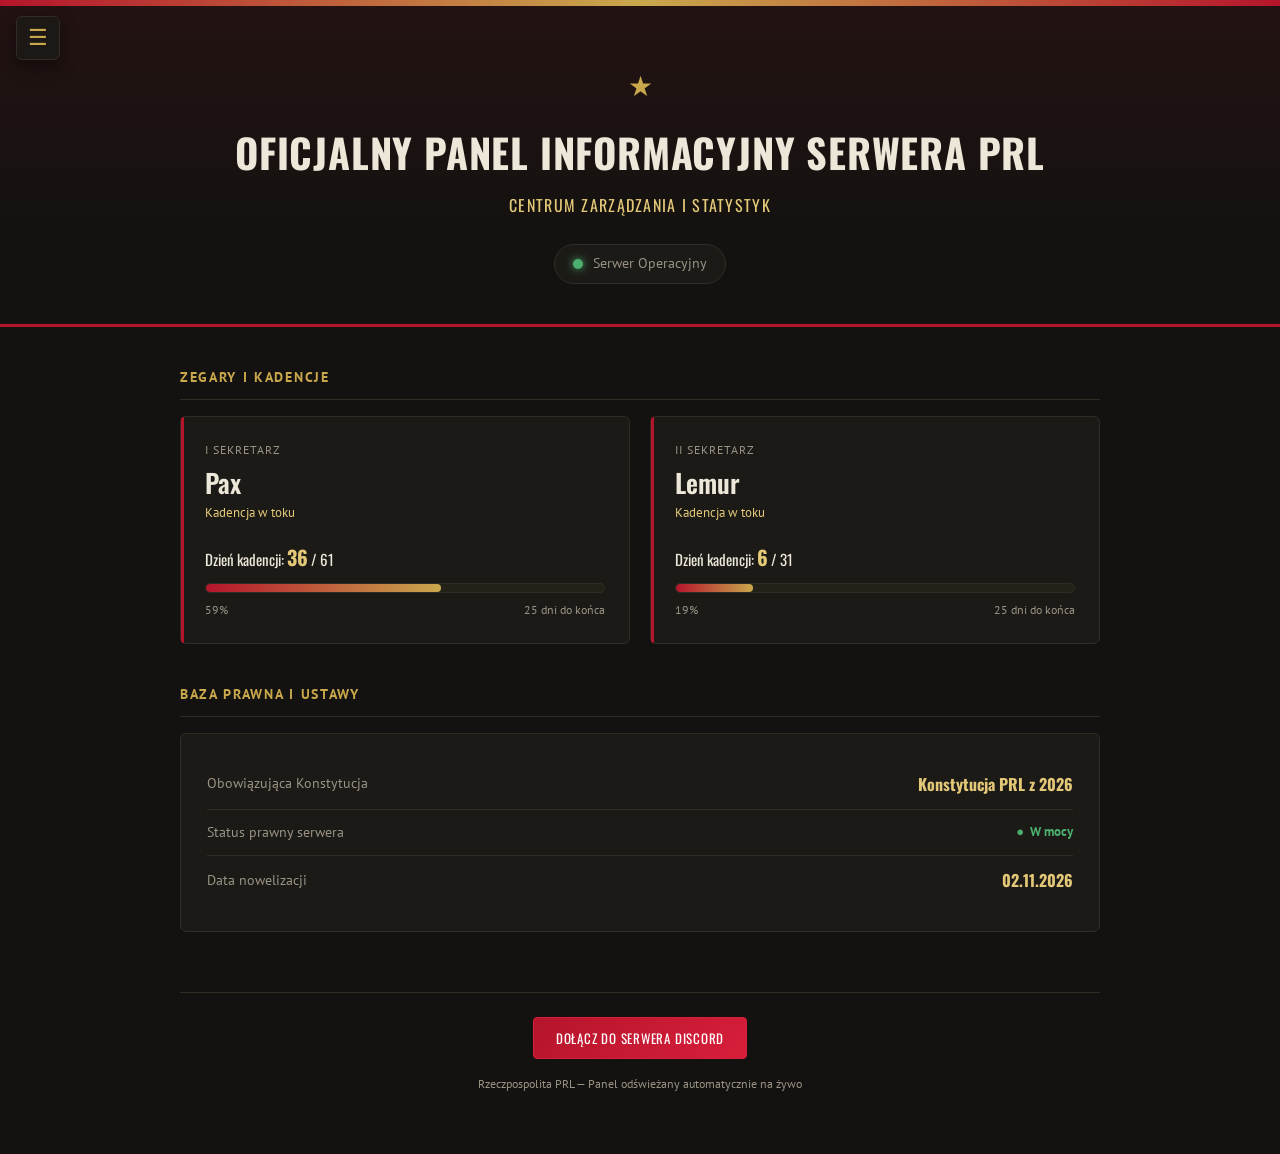
==== commit 6708b5d1: "Create index.html" ====
--- a/index.html
+++ b/index.html
@@ -4,44 +4,21 @@
 <meta charset="UTF-8">
 <meta name="viewport" content="width=device-width, initial-scale=1.0">
 <title>Panel Główny — Serwer PRL</title>
+<meta name="theme-color" content="#b5152b">
+<meta property="og:title" content="Oficjalny Panel Informacyjny Serwera PRL">
+<meta property="og:description" content="Centrum Zarządzania, Kadencji i Statystyk Rzeczpospolitej PRL.">
+<link rel="icon" href="data:image/svg+xml,<svg xmlns='http://www.w3.org/2000/svg' viewBox='0 0 100 100'><text y='.9em' font-size='90' fill='%23c9a84c'>★</text></svg>">
 <link rel="preconnect" href="https://fonts.googleapis.com">
 <link href="https://fonts.googleapis.com/css2?family=Oswald:wght@400;500;600;700&family=PT+Sans:wght@400;700&display=swap" rel="stylesheet">
+<link rel="stylesheet" href="style.css">
 <style>
-  :root{
-    --tlo: #141210;
-    --tlo-karta: #1c1a17;
-    --tlo-karta-jasniej: #242119;
-    --linia: #322c22;
-    --czerwien: #b5152b;
-    --czerwien-jasna: #d81e3a;
-    --zloto: #c9a84c;
-    --zloto-jasne: #e3c878;
-    --tekst: #ede7d9;
-    --tekst-przygaszony: #9a9284;
-    --zielony: #4caf6d;
-  }
-  *{ box-sizing: border-box; margin:0; padding:0; }
-  body{ background: var(--tlo); color: var(--tekst); font-family: 'PT Sans', sans-serif; line-height: 1.55; min-height: 100vh; }
-  h1, h2, h3, .naglowek-tytul{ font-family: 'Oswald', sans-serif; letter-spacing: 0.02em; }
-  a{ color: var(--zloto); text-decoration: none; }
-  a:hover{ text-decoration: underline; }
-  .kontener{ max-width: 960px; margin: 0 auto; padding: 0 20px 60px; }
-  .naglowek{ position: relative; text-align: center; padding: 56px 20px 40px; border-bottom: 3px solid var(--czerwien); background: linear-gradient(180deg, rgba(181,21,43,0.10), transparent 70%); overflow: hidden; }
-  .naglowek::before{ content: ""; position: absolute; top: 0; left: 0; right: 0; height: 6px; background: linear-gradient(90deg, var(--czerwien), var(--zloto), var(--czerwien)); }
-  .gwiazda{ font-size: 28px; color: var(--zloto); display: block; margin-bottom: 14px; }
-  .naglowek-tytul{ font-size: clamp(28px, 5vw, 44px); font-weight: 700; color: var(--tekst); text-transform: uppercase; }
-  .naglowek-podtytul{ margin-top: 10px; font-size: clamp(14px, 2.4vw, 17px); color: var(--zloto-jasne); font-family: 'Oswald', sans-serif; letter-spacing: 0.08em; text-transform: uppercase; }
   .status-serwera{ margin-top: 26px; display: inline-flex; align-items: center; gap: 10px; padding: 8px 18px; background: var(--tlo-karta); border: 1px solid var(--linia); border-radius: 999px; font-size: 14px; color: var(--tekst-przygaszony); }
   .kropka-status{ width: 10px; height: 10px; border-radius: 50%; background: var(--zielony); box-shadow: 0 0 8px var(--zielony); flex-shrink: 0; }
   .baner-glosowanie{ display: flex; align-items: center; gap: 10px; background: rgba(201,168,76,0.10); border: 1px solid var(--zloto); color: var(--zloto-jasne); font-family: 'Oswald', sans-serif; font-size: 13px; text-transform: uppercase; letter-spacing: 0.06em; padding: 10px 16px; border-radius: 4px; margin-bottom: 20px; }
   .kropka-protest{ width: 10px; height: 10px; border-radius: 50%; background: var(--zloto); box-shadow: 0 0 8px var(--zloto); animation: pulsGlosowanie 1.4s infinite; flex-shrink: 0; }
   @keyframes pulsGlosowanie{ 0%, 100%{ opacity: 1; } 50%{ opacity: 0.35; } }
-  .sekcja{ margin-top: 48px; }
-  .sekcja-tytul{ font-size: 13px; font-weight: 600; color: var(--zloto); text-transform: uppercase; letter-spacing: 0.12em; margin-bottom: 16px; padding-bottom: 10px; border-bottom: 1px solid var(--linia); }
   .siatka{ display: grid; grid-template-columns: 1fr 1fr; gap: 20px; }
   @media (max-width: 640px){ .siatka{ grid-template-columns: 1fr; } }
-  .karta{ background: var(--tlo-karta); border: 1px solid var(--linia); border-radius: 6px; padding: 24px; position: relative; }
-  .karta::before{ content: ""; position: absolute; top: 0; left: 0; width: 3px; height: 100%; background: var(--czerwien); border-radius: 6px 0 0 6px; }
   .karta-naglowek{ display: flex; justify-content: space-between; align-items: baseline; margin-bottom: 4px; gap: 10px; flex-wrap: wrap; }
   .karta-etykieta{ font-size: 12px; color: var(--tekst-przygaszony); text-transform: uppercase; letter-spacing: 0.08em; }
   .karta-imie{ font-family: 'Oswald', sans-serif; font-size: 26px; font-weight: 600; color: var(--tekst); }
@@ -57,15 +34,6 @@
   .karta-prawna-etykieta{ color: var(--tekst-przygaszony); font-size: 14px; }
   .karta-prawna-wartosc{ color: var(--zloto-jasne); font-weight: 700; font-family: 'Oswald', sans-serif; }
   .znacznik-ok{ display: inline-flex; align-items: center; gap: 6px; color: var(--zielony); font-size: 13px; font-weight: 700; }
-  .lista-odznaczen{ background: var(--tlo-karta); border: 1px solid var(--linia); border-radius: 6px; overflow: hidden; }
-  .odznaczenie{ display: grid; grid-template-columns: auto 1fr auto; gap: 16px; align-items: center; padding: 16px 22px; border-bottom: 1px solid var(--linia); }
-  .odznaczenie:last-child{ border-bottom: none; }
-  .odznaczenie-medal{ font-size: 22px; color: var(--zloto); flex-shrink: 0; }
-  .odznaczenie-imie{ font-family: 'Oswald', sans-serif; font-size: 17px; font-weight: 600; color: var(--tekst); }
-  .odznaczenie-powod{ font-size: 13px; color: var(--tekst-przygaszony); margin-top: 2px; }
-  .odznaczenie-data{ font-size: 12px; color: var(--zloto-jasne); white-space: nowrap; text-align: right; }
-  .stopka{ margin-top: 60px; text-align: center; font-size: 12px; color: var(--tekst-przygaszony); padding-top: 24px; border-top: 1px solid var(--linia); }
-  .przycisk-discord{ display: inline-flex; align-items: center; gap: 8px; margin-bottom: 16px; padding: 10px 22px; background: linear-gradient(135deg, var(--czerwien), var(--czerwien-jasna)); border: 1px solid var(--czerwien-jasna); border-radius: 4px; color: #fff; font-family: 'Oswald', sans-serif; font-size: 13px; text-transform: uppercase; text-decoration: none; }
 </style>
 </head>
 <body>
@@ -79,10 +47,7 @@
     </div>
   </header>
 
-  <nav id="menu-zakladek"></nav>
-  <script src="menu.js"></script>
-
-  <div class="kontener">
+  <div class="kontener kontener-szeroki">
     <section class="sekcja">
       <div class="sekcja-tytul">Zegary i Kadencje</div>
       <div class="baner-glosowanie" id="banerGlosowania" style="display:none;">
@@ -92,6 +57,7 @@
         <div class="karta">
           <div class="karta-naglowek"><span class="karta-etykieta">I Sekretarz</span></div>
           <div class="karta-imie" id="imieSekretarza1">—</div>
+          <div class="karta-status-tekst" id="statusSekretarza1">Kadencja w toku</div>
           <div class="licznik-dni">Dzień kadencji: <strong id="dzienKadencji1">0</strong> / <span id="dlugoscKadencji1">0</span></div>
           <div class="pasek-tlo"><div class="pasek-wypelnienie" id="paskSekretarz1" style="width:0%"></div></div>
           <div class="pasek-podpis"><span id="procentSekretarz1">0%</span><span id="pozostaloSekretarz1">—</span></div>
@@ -123,21 +89,23 @@
     </div>
   </div>
 
+<script src="menu.js"></script>
 <script src="stanowiska.js"></script>
 <script>
   function obliczKadencje(dataStartu, dataKonca){
     const start = new Date(dataStartu);
     const koniec = new Date(dataKonca);
     const teraz = new Date();
-    
-    const dlugoscDni = Math.round((koniec - start) / 86400000);
-    const minelo = Math.floor((teraz - start) / 86400000) + 1;
-    const dzien = Math.max(1, Math.min(dlugoscDni, minelo));
-    const pozostalo = Math.max(0, dlugoscDni - dzien);
-    const procent = Math.max(0, Math.min(100, (dzien / dlugoscDni) * 100));
+
+    const dlugoscDni = Math.max(1, Math.round((koniec - start) / 86400000));
+    const nierozpoczeta = teraz < start;
     const zakonczona = teraz >= koniec;
-    
-    return { dzien, dlugoscDni, pozostalo, procent, zakonczona };
+    const minelo = nierozpoczeta ? 0 : Math.floor((teraz - start) / 86400000) + 1;
+    const dzien = nierozpoczeta ? 0 : Math.max(1, Math.min(dlugoscDni, minelo));
+    const pozostalo = nierozpoczeta ? dlugoscDni : Math.max(0, dlugoscDni - dzien);
+    const procent = nierozpoczeta ? 0 : Math.max(0, Math.min(100, (dzien / dlugoscDni) * 100));
+
+    return { dzien, dlugoscDni, pozostalo, procent, nierozpoczeta, zakonczona };
   }
 
   function ustawKadencje(prefix, imie, dataStartu, dataKonca){
@@ -147,25 +115,33 @@
     document.getElementById("dlugoscKadencji" + prefix).textContent = dane.dlugoscDni;
     document.getElementById("paskSekretarz" + prefix).style.width = dane.procent.toFixed(1) + "%";
     document.getElementById("procentSekretarz" + prefix).textContent = dane.procent.toFixed(0) + "%";
-    document.getElementById("pozostaloSekretarz" + prefix).textContent = dane.zakonczona ? "Trwają wybory" : dane.pozostalo + " dni do końca";
+
+    const statusEl = document.getElementById("statusSekretarza" + prefix);
+    const pozostaloEl = document.getElementById("pozostaloSekretarz" + prefix);
+
+    if (dane.nierozpoczeta) {
+      statusEl.textContent = "Kadencja oczekuje na start";
+      pozostaloEl.textContent = "Start wkrótce";
+    } else if (dane.zakonczona) {
+      statusEl.textContent = "Trwają wybory";
+      pozostaloEl.textContent = "Trwają wybory";
+    } else {
+      statusEl.textContent = "Kadencja w toku";
+      pozostaloEl.textContent = dane.pozostalo + " dni do końca";
+    }
     return dane;
   }
 
   function odswiezPanel(){
-    // I Sekretarz
+    const teraz = new Date();
     ustawKadencje(1, nazwaSekretarza1, dataStartuKadencji1, dataKoncaKadencji1);
-    
-    // II Sekretarz (z logiką wczytania Lemura w grudniu, jeśli jest zdefiniowany jako 3)
-    const terazMiesiac = new Date().getMonth(); // 11 to grudzień
-    if (terazMiesiac === 11 && typeof nazwaSekretarza3 !== "undefined") {
-        ustawKadencje(2, nazwaSekretarza3, dataStartuKadencji3, dataKoncaKadencji3);
-        document.getElementById("statusSekretarza2").textContent = "Kadencja w toku";
+
+    if (typeof nazwaSekretarza3 !== "undefined" && teraz >= new Date(dataStartuKadencji3)) {
+      ustawKadencje(2, nazwaSekretarza3, dataStartuKadencji3, dataKoncaKadencji3);
     } else {
-        const dane2 = ustawKadencje(2, nazwaSekretarza2, dataStartuKadencji2, dataKoncaKadencji2);
-        document.getElementById("statusSekretarza2").textContent = dane2.zakonczona ? "Trwają wybory" : "Kadencja w toku";
+      ustawKadencje(2, nazwaSekretarza2, dataStartuKadencji2, dataKoncaKadencji2);
     }
 
-    // Baza prawna
     document.getElementById("nazwaKonstytucji").textContent = nazwaKonstytucjiTekst;
     document.getElementById("dataNowelizacji").textContent = dataNowelizacjiTekst;
     const statusEl = document.getElementById("statusPrawny");
@@ -173,11 +149,9 @@
     statusEl.style.color = statusPrawnyAktywny ? "var(--zielony)" : "var(--czerwien-jasna)";
   }
 
-  window.onload = function() {
-    odswiezPanel();
-    document.getElementById("banerGlosowania").style.display = czyTrwaGlosowanie ? "flex" : "none";
-    setInterval(odswiezPanel, 60000);
-  };
+  odswiezPanel();
+  document.getElementById("banerGlosowania").style.display = czyTrwaGlosowanie ? "flex" : "none";
+  setInterval(odswiezPanel, 60000);
 </script>
 </body>
 </html>
--- a/style.css
+++ b/style.css
@@ -0,0 +1,156 @@
+:root{
+  --tlo: #141210;
+  --tlo-karta: #1c1a17;
+  --tlo-karta-jasniej: #242119;
+  --linia: #322c22;
+  --czerwien: #b5152b;
+  --czerwien-jasna: #d81e3a;
+  --zloto: #c9a84c;
+  --zloto-jasne: #e3c878;
+  --tekst: #ede7d9;
+  --tekst-przygaszony: #9a9284;
+  --zielony: #4caf6d;
+}
+
+*{ box-sizing: border-box; margin: 0; padding: 0; }
+
+body{
+  background: var(--tlo);
+  color: var(--tekst);
+  font-family: 'PT Sans', sans-serif;
+  line-height: 1.55;
+  min-height: 100vh;
+}
+
+h1, h2, h3, .naglowek-tytul{
+  font-family: 'Oswald', sans-serif;
+  letter-spacing: 0.02em;
+}
+
+a{ color: var(--zloto); text-decoration: none; }
+a:hover{ text-decoration: underline; }
+
+.kontener{
+  max-width: 900px;
+  margin: 0 auto;
+  padding: 0 20px 60px;
+}
+.kontener-szeroki{ max-width: 960px; }
+.kontener-waski{ max-width: 820px; }
+
+/* NAGŁÓWEK */
+.naglowek{
+  position: relative;
+  text-align: center;
+  padding: 64px 20px 40px;
+  border-bottom: 3px solid var(--czerwien);
+  background: linear-gradient(180deg, rgba(181,21,43,0.10), transparent 70%);
+  overflow: hidden;
+}
+
+.naglowek::before{
+  content: "";
+  position: absolute;
+  top: 0; left: 0; right: 0;
+  height: 6px;
+  background: linear-gradient(90deg, var(--czerwien), var(--zloto), var(--czerwien));
+}
+
+.gwiazda{
+  font-size: 28px;
+  color: var(--zloto);
+  display: block;
+  margin-bottom: 14px;
+}
+
+.naglowek-tytul{
+  font-size: clamp(26px, 5vw, 40px);
+  font-weight: 700;
+  color: var(--tekst);
+  text-transform: uppercase;
+}
+
+.naglowek-podtytul{
+  margin-top: 10px;
+  font-size: clamp(13px, 2.2vw, 16px);
+  color: var(--zloto-jasne);
+  font-family: 'Oswald', sans-serif;
+  letter-spacing: 0.08em;
+  text-transform: uppercase;
+}
+
+/* SEKCJE I KARTY */
+.sekcja{ margin-top: 40px; }
+
+.sekcja-tytul{
+  font-size: 14px;
+  font-weight: 600;
+  color: var(--zloto);
+  text-transform: uppercase;
+  letter-spacing: 0.12em;
+  margin-bottom: 16px;
+  padding-bottom: 10px;
+  border-bottom: 1px solid var(--linia);
+}
+
+.karta{
+  background: var(--tlo-karta);
+  border: 1px solid var(--linia);
+  border-radius: 6px;
+  padding: 24px;
+  position: relative;
+}
+
+.karta::before{
+  content: "";
+  position: absolute;
+  top: 0; left: 0;
+  width: 3px;
+  height: 100%;
+  background: var(--czerwien);
+  border-radius: 6px 0 0 6px;
+}
+
+.artykul-p{
+  margin-top: 10px;
+  font-size: 14px;
+  color: var(--tekst);
+}
+.artykul-p:first-of-type{ margin-top: 0; }
+.artykul-p strong{
+  color: var(--zloto);
+  font-family: 'Oswald', sans-serif;
+  letter-spacing: 0.02em;
+}
+
+/* STOPKA */
+.stopka{
+  margin-top: 60px;
+  text-align: center;
+  font-size: 12px;
+  color: var(--tekst-przygaszony);
+  padding-top: 24px;
+  border-top: 1px solid var(--linia);
+}
+
+.przycisk-discord{
+  display: inline-flex;
+  align-items: center;
+  gap: 8px;
+  margin-bottom: 16px;
+  padding: 10px 22px;
+  background: linear-gradient(135deg, var(--czerwien), var(--czerwien-jasna));
+  border: 1px solid var(--czerwien-jasna);
+  border-radius: 4px;
+  color: #fff;
+  font-family: 'Oswald', sans-serif;
+  font-size: 13px;
+  text-transform: uppercase;
+  letter-spacing: 0.06em;
+  text-decoration: none;
+  transition: opacity 0.2s ease;
+}
+.przycisk-discord:hover{
+  opacity: 0.85;
+  text-decoration: none;
+}
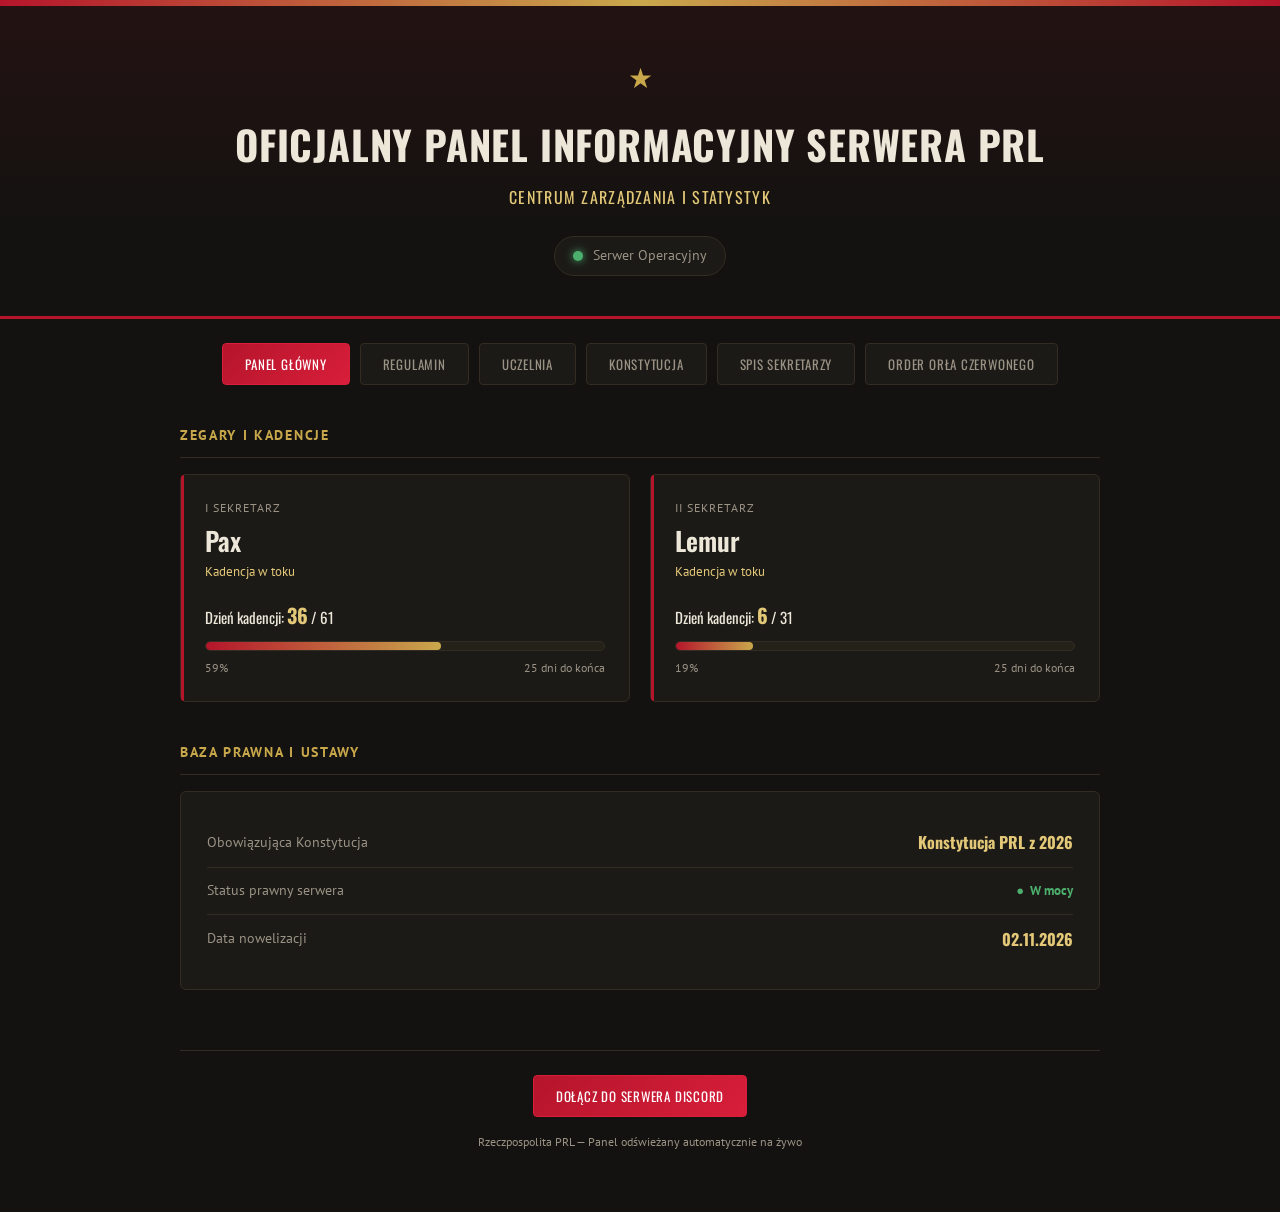
==== commit 66218d4d: "Update index.html" ====
--- a/index.html
+++ b/index.html
@@ -47,6 +47,15 @@
     </div>
   </header>
 
+  <nav class="zakladki" aria-label="Zakładki">
+    <a class="zakladka aktywna" href="index.html">Panel Główny</a>
+    <a class="zakladka" href="zakladki.html#regulamin">Regulamin</a>
+    <a class="zakladka" href="zakladki.html#uczelnia">Uczelnia</a>
+    <a class="zakladka" href="zakladki.html#konstytucja">Konstytucja</a>
+    <a class="zakladka" href="zakladki.html#sekretarze">Spis sekretarzy</a>
+    <a class="zakladka" href="zakladki.html#order">Order Orła Czerwonego</a>
+  </nav>
+
   <div class="kontener kontener-szeroki">
     <section class="sekcja">
       <div class="sekcja-tytul">Zegary i Kadencje</div>
@@ -89,7 +98,6 @@
     </div>
   </div>
 
-<script src="menu.js"></script>
 <script src="stanowiska.js"></script>
 <script>
   function obliczKadencje(dataStartu, dataKonca){
--- a/style.css
+++ b/style.css
@@ -36,13 +36,12 @@
   padding: 0 20px 60px;
 }
 .kontener-szeroki{ max-width: 960px; }
-.kontener-waski{ max-width: 820px; }
 
 /* NAGŁÓWEK */
 .naglowek{
   position: relative;
   text-align: center;
-  padding: 64px 20px 40px;
+  padding: 56px 20px 40px;
   border-bottom: 3px solid var(--czerwien);
   background: linear-gradient(180deg, rgba(181,21,43,0.10), transparent 70%);
   overflow: hidden;
@@ -77,6 +76,43 @@
   font-family: 'Oswald', sans-serif;
   letter-spacing: 0.08em;
   text-transform: uppercase;
+}
+
+/* ZAKŁADKI NAWIGACYJNE (JAK WCZEŚNIEJ) */
+.zakladki{
+  display: flex;
+  justify-content: center;
+  gap: 10px;
+  flex-wrap: wrap;
+  margin-top: 24px;
+  padding: 0 20px;
+}
+
+.zakladka{
+  font-family: 'Oswald', sans-serif;
+  font-size: 13px;
+  text-transform: uppercase;
+  letter-spacing: 0.06em;
+  padding: 10px 22px;
+  background: var(--tlo-karta);
+  border: 1px solid var(--linia);
+  border-radius: 4px;
+  color: var(--tekst-przygaszony);
+  display: inline-block;
+  cursor: pointer;
+  transition: all 0.2s ease;
+}
+
+.zakladka:hover{
+  color: var(--tekst);
+  border-color: var(--zloto);
+  text-decoration: none;
+}
+
+.zakladka.aktywna{
+  background: linear-gradient(135deg, var(--czerwien), var(--czerwien-jasna));
+  border-color: var(--czerwien-jasna);
+  color: #fff;
 }
 
 /* SEKCJE I KARTY */
